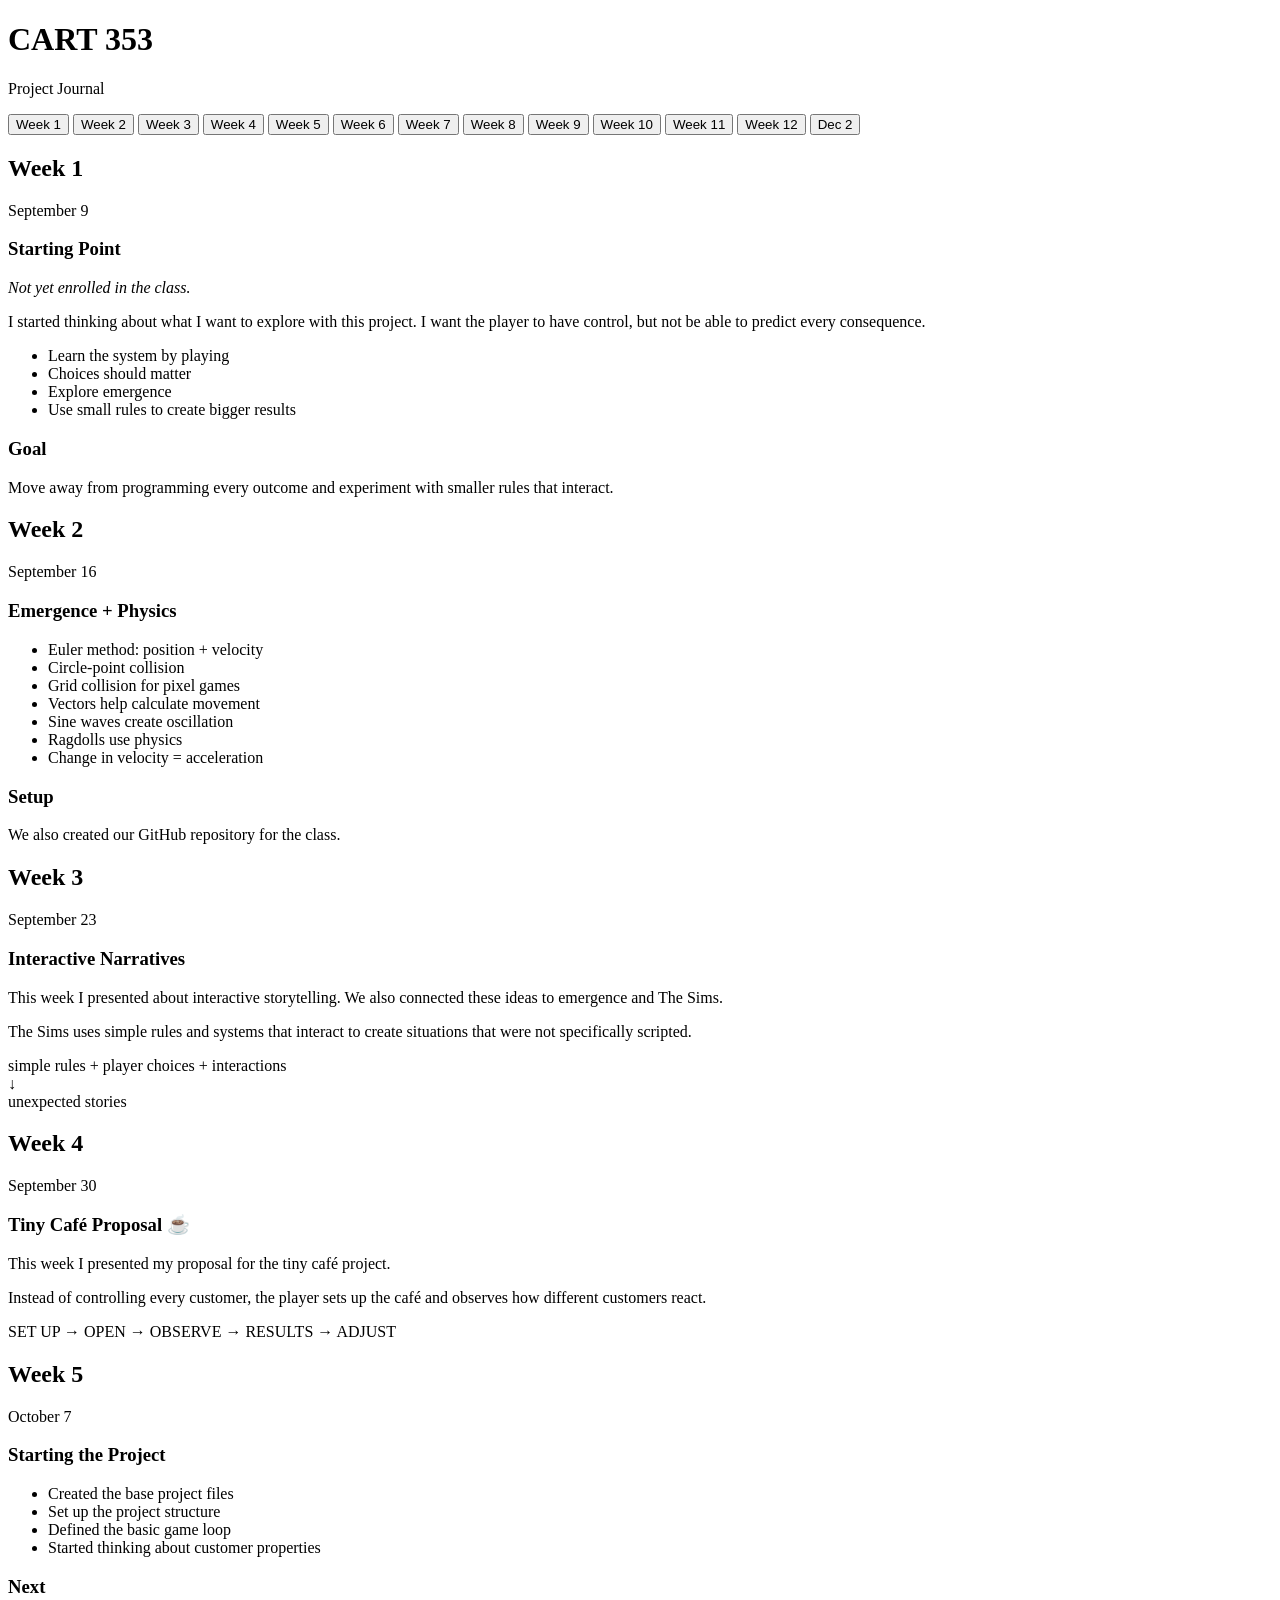
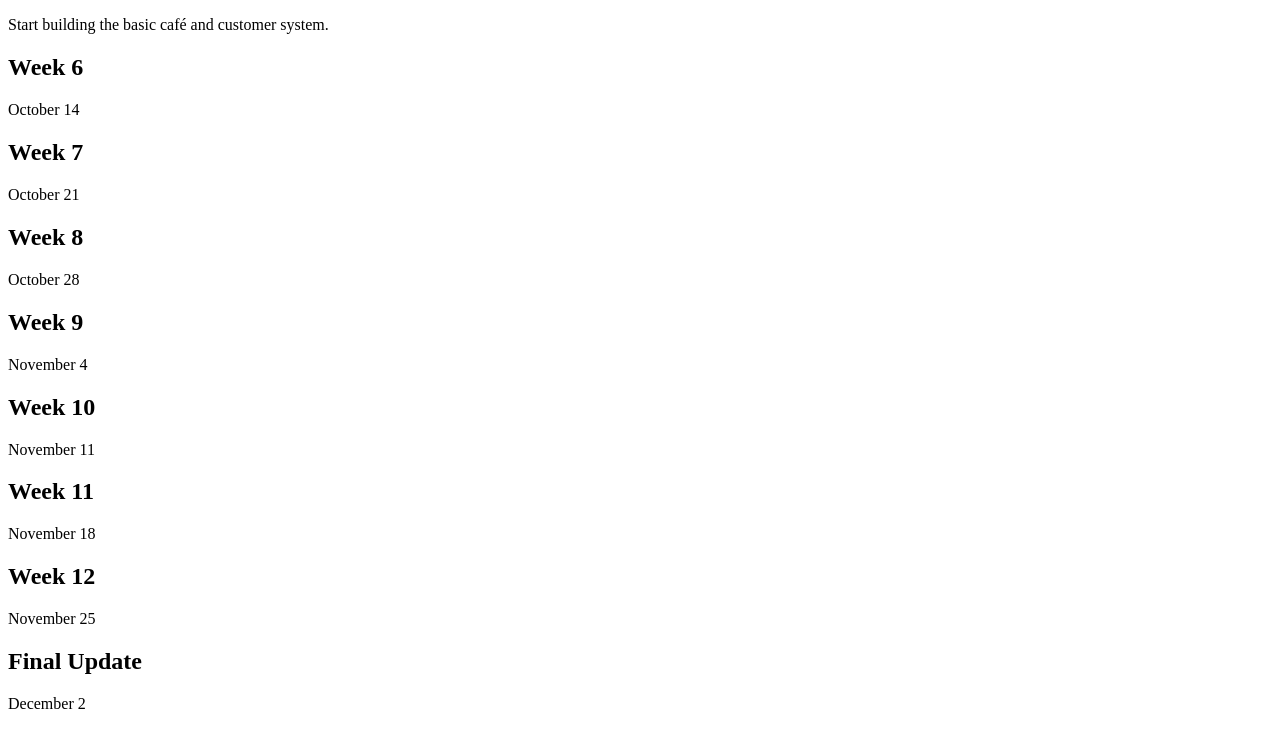
==== Journal_Updates/Index.html @ 91062b0b "Base creation of notebook" ====
<!DOCTYPE html>
<html lang="en">

<head>
  <meta charset="UTF-8">
  <title>CART 353 Journal</title>
  <link rel="stylesheet" href="style.css">
</head>

<body>

  <header>
    <h1>CART 353</h1>
    <p>Project Journal</p>
  </header>

  <nav>
    <button onclick="showWeek(1)">Week 1</button>
    <button onclick="showWeek(2)">Week 2</button>
    <button onclick="showWeek(3)">Week 3</button>
    <button onclick="showWeek(4)">Week 4</button>
    <button onclick="showWeek(5)">Week 5</button>
    <button onclick="showWeek(6)">Week 6</button>
    <button onclick="showWeek(7)">Week 7</button>
    <button onclick="showWeek(8)">Week 8</button>
    <button onclick="showWeek(9)">Week 9</button>
    <button onclick="showWeek(10)">Week 10</button>
    <button onclick="showWeek(11)">Week 11</button>
    <button onclick="showWeek(12)">Week 12</button>
    <button onclick="showWeek(13)">Dec 2</button>
  </nav>

  <main>

    <!-- WEEK 1 -->
    <section class="week active" id="week1">
      <h2>Week 1</h2>
      <p class="date">September 9</p>

      <div class="note">
        <h3>Starting Point</h3>

        <p><em>Not yet enrolled in the class.</em></p>

        <p>
          I started thinking about what I want to explore with this project.
          I want the player to have control, but not be able to predict every
          consequence.
        </p>

        <ul>
          <li>Learn the system by playing</li>
          <li>Choices should matter</li>
          <li>Explore emergence</li>
          <li>Use small rules to create bigger results</li>
        </ul>
      </div>

      <div class="small-note">
        <h3>Goal</h3>
        <p>
          Move away from programming every outcome and experiment
          with smaller rules that interact.
        </p>
      </div>
    </section>


    <!-- WEEK 2 -->
    <section class="week" id="week2">
      <h2>Week 2</h2>
      <p class="date">September 16</p>

      <div class="note">
        <h3>Emergence + Physics</h3>

        <ul>
          <li>Euler method: position + velocity</li>
          <li>Circle-point collision</li>
          <li>Grid collision for pixel games</li>
          <li>Vectors help calculate movement</li>
          <li>Sine waves create oscillation</li>
          <li>Ragdolls use physics</li>
          <li>Change in velocity = acceleration</li>
        </ul>
      </div>

      <div class="small-note">
        <h3>Setup</h3>
        <p>We also created our GitHub repository for the class.</p>
      </div>
    </section>


    <!-- WEEK 3 -->
    <section class="week" id="week3">
      <h2>Week 3</h2>
      <p class="date">September 23</p>

      <div class="note">
        <h3>Interactive Narratives</h3>

        <p>
          This week I presented about interactive storytelling.
          We also connected these ideas to emergence and The Sims.
        </p>

        <p>
          The Sims uses simple rules and systems that interact
          to create situations that were not specifically scripted.
        </p>
      </div>

      <div class="formula">
        simple rules + player choices + interactions
        <br>
        ↓
        <br>
        unexpected stories
      </div>
    </section>


    <!-- WEEK 4 -->
    <section class="week" id="week4">
      <h2>Week 4</h2>
      <p class="date">September 30</p>

      <div class="note">
        <h3>Tiny Café Proposal ☕</h3>

        <p>
          This week I presented my proposal for the tiny café project.
        </p>

        <p>
          Instead of controlling every customer, the player sets up
          the café and observes how different customers react.
        </p>
      </div>

      <div class="formula">
        SET UP → OPEN → OBSERVE → RESULTS → ADJUST
      </div>
    </section>


    <!-- WEEK 5 -->
    <section class="week" id="week5">
      <h2>Week 5</h2>
      <p class="date">October 7</p>

      <div class="note">
        <h3>Starting the Project</h3>

        <ul>
          <li>Created the base project files</li>
          <li>Set up the project structure</li>
          <li>Defined the basic game loop</li>
          <li>Started thinking about customer properties</li>
        </ul>
      </div>

      <div class="small-note">
        <h3>Next</h3>
        <p>Start building the basic café and customer system.</p>
      </div>
    </section>


    <!-- FUTURE WEEKS -->

    <section class="week" id="week6">
      <h2>Week 6</h2>
      <p class="date">October 14</p>
    </section>

    <section class="week" id="week7">
      <h2>Week 7</h2>
      <p class="date">October 21</p>
    </section>

    <section class="week" id="week8">
      <h2>Week 8</h2>
      <p class="date">October 28</p>
    </section>

    <section class="week" id="week9">
      <h2>Week 9</h2>
      <p class="date">November 4</p>
    </section>

    <section class="week" id="week10">
      <h2>Week 10</h2>
      <p class="date">November 11</p>
    </section>

    <section class="week" id="week11">
      <h2>Week 11</h2>
      <p class="date">November 18</p>
    </section>

    <section class="week" id="week12">
      <h2>Week 12</h2>
      <p class="date">November 25</p>
    </section>

    <section class="week" id="week13">
      <h2>Final Update</h2>
      <p class="date">December 2</p>
    </section>

  </main>

  <script src="script.js"></script>

</body>
</html>
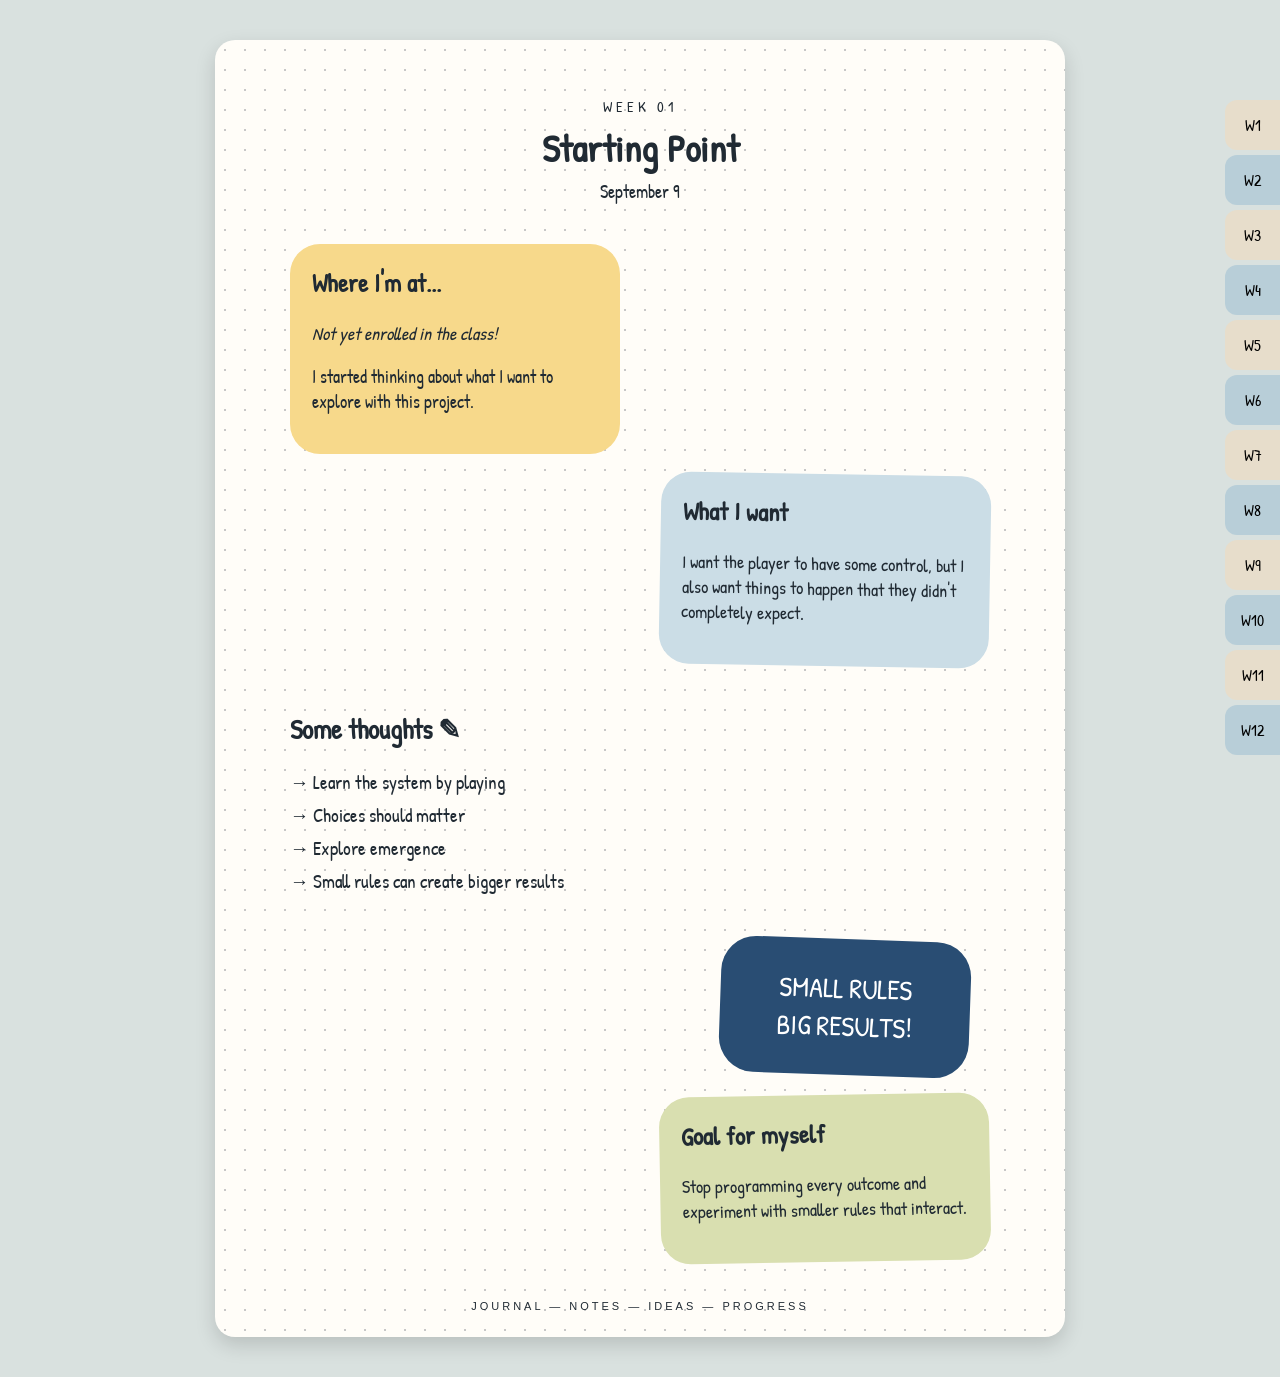
==== commit 2eb8ccb5: "changes to the layout per week" ====
--- a/Journal_Updates/Index.html
+++ b/Journal_Updates/Index.html
@@ -9,208 +9,98 @@
 
 <body>
 
-  <header>
-    <h1>CART 353</h1>
-    <p>Project Journal</p>
-  </header>
-
-  <nav>
-    <button onclick="showWeek(1)">Week 1</button>
-    <button onclick="showWeek(2)">Week 2</button>
-    <button onclick="showWeek(3)">Week 3</button>
-    <button onclick="showWeek(4)">Week 4</button>
-    <button onclick="showWeek(5)">Week 5</button>
-    <button onclick="showWeek(6)">Week 6</button>
-    <button onclick="showWeek(7)">Week 7</button>
-    <button onclick="showWeek(8)">Week 8</button>
-    <button onclick="showWeek(9)">Week 9</button>
-    <button onclick="showWeek(10)">Week 10</button>
-    <button onclick="showWeek(11)">Week 11</button>
-    <button onclick="showWeek(12)">Week 12</button>
-    <button onclick="showWeek(13)">Dec 2</button>
-  </nav>
-
   <main>
 
     <!-- WEEK 1 -->
     <section class="week active" id="week1">
-      <h2>Week 1</h2>
-      <p class="date">September 9</p>
 
-      <div class="note">
-        <h3>Starting Point</h3>
+      <div class="page-title">
+        <span>WEEK 01</span>
+        <h1>Starting Point</h1>
+        <p>September 9</p>
+      </div>
 
-        <p><em>Not yet enrolled in the class.</em></p>
+      <div class="card yellow">
+        <h2>Where I'm at...</h2>
+
+        <p><em>Not yet enrolled in the class!</em></p>
 
         <p>
-          I started thinking about what I want to explore with this project.
-          I want the player to have control, but not be able to predict every
-          consequence.
+          I started thinking about what I want to explore
+          with this project.
         </p>
-
-        <ul>
-          <li>Learn the system by playing</li>
-          <li>Choices should matter</li>
-          <li>Explore emergence</li>
-          <li>Use small rules to create bigger results</li>
-        </ul>
       </div>
 
-      <div class="small-note">
-        <h3>Goal</h3>
+      <div class="card blue">
+        <h2>What I want</h2>
+
         <p>
-          Move away from programming every outcome and experiment
+          I want the player to have some control, but I also
+          want things to happen that they didn't completely expect.
+        </p>
+      </div>
+
+      <div class="notes">
+        <h2>Some thoughts ✎</h2>
+
+        <p>→ Learn the system by playing</p>
+        <p>→ Choices should matter</p>
+        <p>→ Explore emergence</p>
+        <p>→ Small rules can create bigger results</p>
+      </div>
+
+      <div class="quote">
+        SMALL RULES
+        <br>
+        BIG RESULTS!
+      </div>
+
+      <div class="card green">
+        <h2>Goal for myself</h2>
+
+        <p>
+          Stop programming every outcome and experiment
           with smaller rules that interact.
         </p>
       </div>
+
+      <div class="bottom-text">
+        JOURNAL — NOTES — IDEAS — PROGRESS
+      </div>
+
     </section>
 
 
     <!-- WEEK 2 -->
     <section class="week" id="week2">
-      <h2>Week 2</h2>
-      <p class="date">September 16</p>
-
-      <div class="note">
-        <h3>Emergence + Physics</h3>
-
-        <ul>
-          <li>Euler method: position + velocity</li>
-          <li>Circle-point collision</li>
-          <li>Grid collision for pixel games</li>
-          <li>Vectors help calculate movement</li>
-          <li>Sine waves create oscillation</li>
-          <li>Ragdolls use physics</li>
-          <li>Change in velocity = acceleration</li>
-        </ul>
-      </div>
-
-      <div class="small-note">
-        <h3>Setup</h3>
-        <p>We also created our GitHub repository for the class.</p>
+      <div class="page-title">
+        <span>WEEK 02</span>
+        <h1>Emergence + Physics</h1>
+        <p>September 16</p>
       </div>
     </section>
 
 
-    <!-- WEEK 3 -->
-    <section class="week" id="week3">
-      <h2>Week 3</h2>
-      <p class="date">September 23</p>
+    <!-- Add the other weeks here -->
 
-      <div class="note">
-        <h3>Interactive Narratives</h3>
-
-        <p>
-          This week I presented about interactive storytelling.
-          We also connected these ideas to emergence and The Sims.
-        </p>
-
-        <p>
-          The Sims uses simple rules and systems that interact
-          to create situations that were not specifically scripted.
-        </p>
-      </div>
-
-      <div class="formula">
-        simple rules + player choices + interactions
-        <br>
-        ↓
-        <br>
-        unexpected stories
-      </div>
-    </section>
+  </main>
 
 
-    <!-- WEEK 4 -->
-    <section class="week" id="week4">
-      <h2>Week 4</h2>
-      <p class="date">September 30</p>
+  <nav class="tabs">
+    <button onclick="showWeek(1)">W1</button>
+    <button onclick="showWeek(2)">W2</button>
+    <button onclick="showWeek(3)">W3</button>
+    <button onclick="showWeek(4)">W4</button>
+    <button onclick="showWeek(5)">W5</button>
+    <button onclick="showWeek(6)">W6</button>
+    <button onclick="showWeek(7)">W7</button>
+    <button onclick="showWeek(8)">W8</button>
+    <button onclick="showWeek(9)">W9</button>
+    <button onclick="showWeek(10)">W10</button>
+    <button onclick="showWeek(11)">W11</button>
+    <button onclick="showWeek(12)">W12</button>
+  </nav>
 
-      <div class="note">
-        <h3>Tiny Café Proposal ☕</h3>
-
-        <p>
-          This week I presented my proposal for the tiny café project.
-        </p>
-
-        <p>
-          Instead of controlling every customer, the player sets up
-          the café and observes how different customers react.
-        </p>
-      </div>
-
-      <div class="formula">
-        SET UP → OPEN → OBSERVE → RESULTS → ADJUST
-      </div>
-    </section>
-
-
-    <!-- WEEK 5 -->
-    <section class="week" id="week5">
-      <h2>Week 5</h2>
-      <p class="date">October 7</p>
-
-      <div class="note">
-        <h3>Starting the Project</h3>
-
-        <ul>
-          <li>Created the base project files</li>
-          <li>Set up the project structure</li>
-          <li>Defined the basic game loop</li>
-          <li>Started thinking about customer properties</li>
-        </ul>
-      </div>
-
-      <div class="small-note">
-        <h3>Next</h3>
-        <p>Start building the basic café and customer system.</p>
-      </div>
-    </section>
-
-
-    <!-- FUTURE WEEKS -->
-
-    <section class="week" id="week6">
-      <h2>Week 6</h2>
-      <p class="date">October 14</p>
-    </section>
-
-    <section class="week" id="week7">
-      <h2>Week 7</h2>
-      <p class="date">October 21</p>
-    </section>
-
-    <section class="week" id="week8">
-      <h2>Week 8</h2>
-      <p class="date">October 28</p>
-    </section>
-
-    <section class="week" id="week9">
-      <h2>Week 9</h2>
-      <p class="date">November 4</p>
-    </section>
-
-    <section class="week" id="week10">
-      <h2>Week 10</h2>
-      <p class="date">November 11</p>
-    </section>
-
-    <section class="week" id="week11">
-      <h2>Week 11</h2>
-      <p class="date">November 18</p>
-    </section>
-
-    <section class="week" id="week12">
-      <h2>Week 12</h2>
-      <p class="date">November 25</p>
-    </section>
-
-    <section class="week" id="week13">
-      <h2>Final Update</h2>
-      <p class="date">December 2</p>
-    </section>
-
-  </main>
 
   <script src="script.js"></script>
 
--- a/Journal_Updates/style.css
+++ b/Journal_Updates/style.css
@@ -0,0 +1,211 @@
+@import url('https://fonts.googleapis.com/css2?family=Patrick+Hand&display=swap');
+
+* {
+  box-sizing: border-box;
+}
+
+body {
+  margin: 0;
+  background: #d9e1df;
+  font-family: "Patrick Hand", cursive;
+  color: #202a33;
+}
+
+
+/* JOURNAL PAGE */
+
+main {
+  padding: 40px;
+}
+
+.week {
+  display: none;
+
+  position: relative;
+
+  width: 850px;
+  min-height: 950px;
+
+  margin: auto;
+  padding: 55px;
+
+  background-color: #fffdf8;
+
+  /* dotted paper */
+  background-image:
+    radial-gradient(#c7c7c7 1px, transparent 1px);
+
+  background-size: 20px 20px;
+
+  border-radius: 20px;
+
+  box-shadow: 0 8px 20px rgba(0, 0, 0, 0.15);
+}
+
+.week.active {
+  display: block;
+}
+
+
+/* TITLE */
+
+.page-title {
+  text-align: center;
+  margin-bottom: 40px;
+}
+
+.page-title span {
+  letter-spacing: 4px;
+  font-size: 15px;
+}
+
+.page-title h1 {
+  font-size: 38px;
+  margin: 5px;
+}
+
+.page-title p {
+  margin: 0;
+  font-size: 18px;
+}
+
+
+/* CARDS */
+
+.card {
+  width: 330px;
+
+  padding: 22px;
+
+  margin: 20px;
+
+  border-radius: 30px;
+
+  font-size: 18px;
+}
+
+.card h2 {
+  margin-top: 0;
+  font-size: 25px;
+}
+
+.yellow {
+  background: #f7d98b;
+}
+
+.blue {
+  background: #cbdde6;
+
+  margin-left: auto;
+
+  transform: rotate(1deg);
+}
+
+.green {
+  background: #d9dfb0;
+
+  margin-left: auto;
+
+  transform: rotate(-1deg);
+}
+
+
+/* NORMAL NOTES */
+
+.notes {
+  width: 380px;
+
+  margin: 45px 20px;
+
+  font-size: 19px;
+}
+
+.notes h2 {
+  font-size: 27px;
+}
+
+.notes p {
+  margin: 7px 0;
+}
+
+
+/* DARK BLUE MESSAGE */
+
+.quote {
+  width: 250px;
+
+  margin-left: auto;
+  margin-right: 40px;
+
+  padding: 30px;
+
+  background: #294d73;
+  color: white;
+
+  border-radius: 35px;
+
+  text-align: center;
+
+  font-size: 28px;
+
+  transform: rotate(2deg);
+}
+
+
+/* BOTTOM TEXT */
+
+.bottom-text {
+  position: absolute;
+
+  bottom: 25px;
+  left: 0;
+
+  width: 100%;
+
+  text-align: center;
+
+  font-family: Arial, sans-serif;
+  font-size: 11px;
+
+  letter-spacing: 3px;
+}
+
+
+/* WEEK TABS */
+
+.tabs {
+  position: fixed;
+
+  right: 0;
+  top: 100px;
+
+  display: flex;
+  flex-direction: column;
+
+  gap: 5px;
+}
+
+.tabs button {
+  width: 55px;
+  height: 50px;
+
+  border: none;
+
+  background: #e7ddcb;
+
+  font-family: "Patrick Hand", cursive;
+  font-size: 16px;
+
+  border-radius: 12px 0 0 12px;
+
+  cursor: pointer;
+}
+
+.tabs button:nth-child(even) {
+  background: #b8ced8;
+}
+
+.tabs button:hover {
+  background: #294d73;
+  color: white;
+}
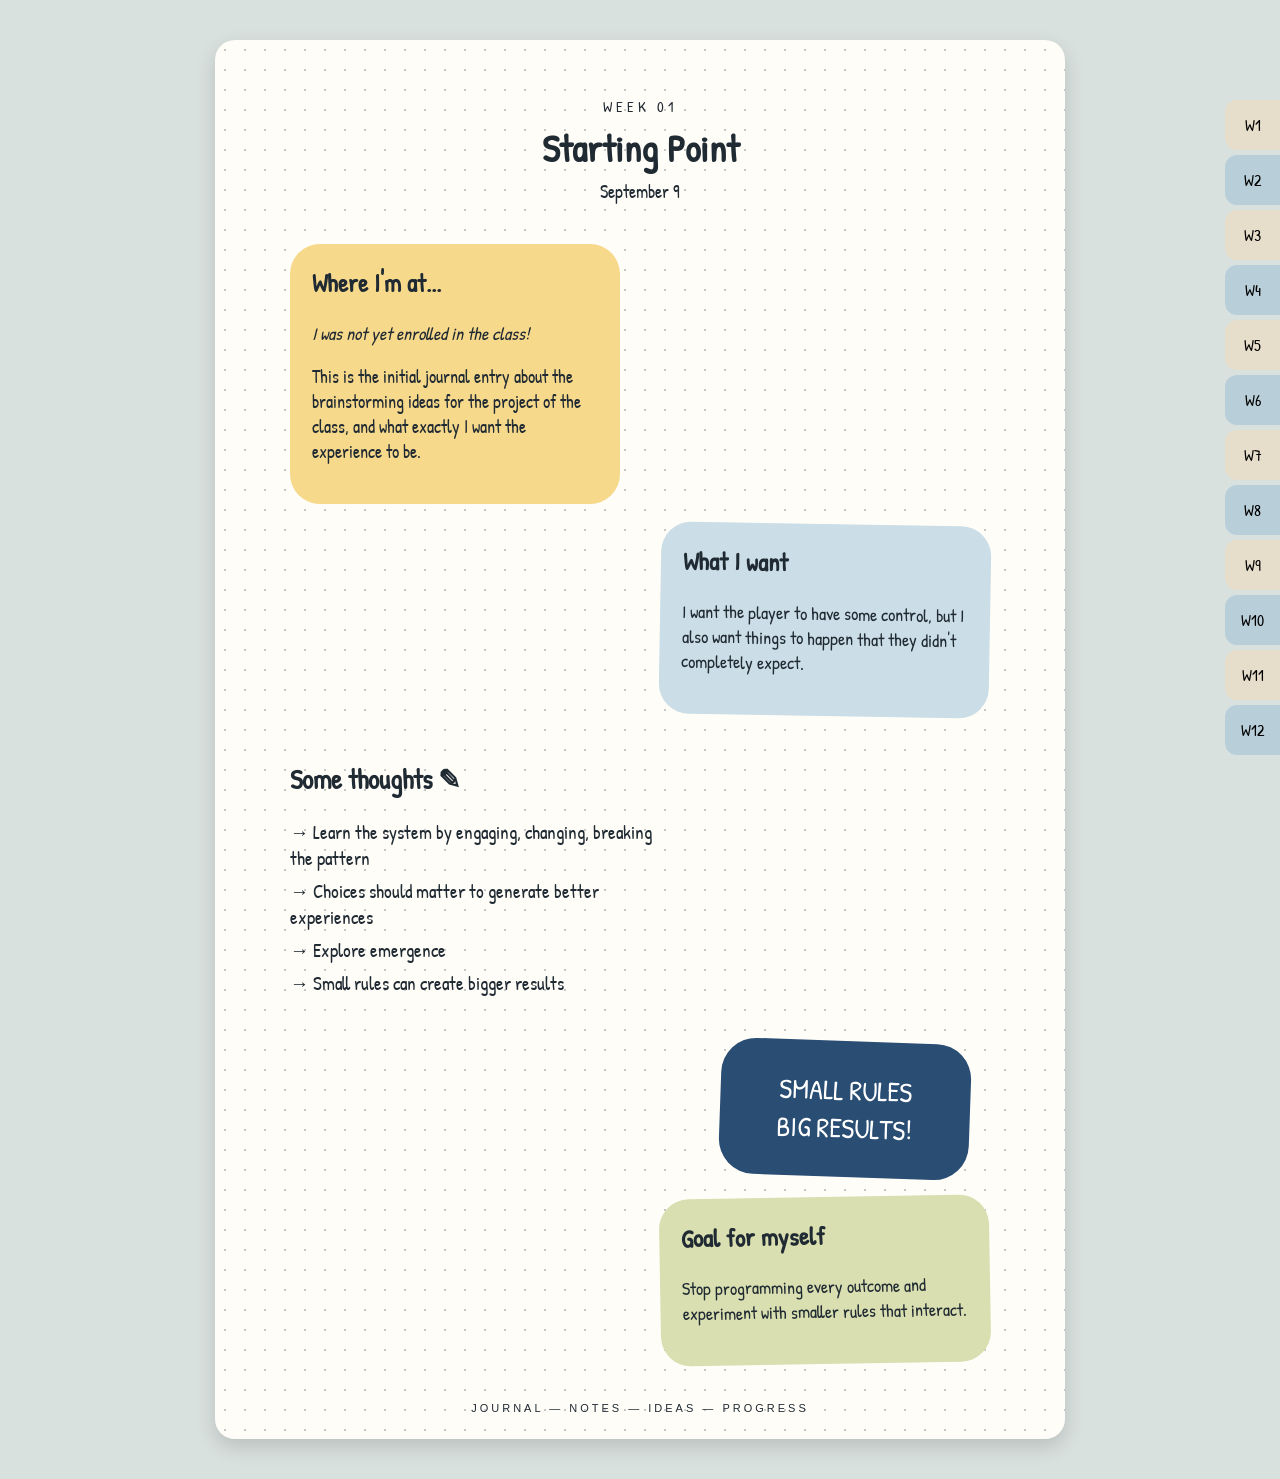
==== commit 3c01cd98: "Week 1 class update" ====
--- a/Journal_Updates/Index.html
+++ b/Journal_Updates/Index.html
@@ -23,11 +23,10 @@
       <div class="card yellow">
         <h2>Where I'm at...</h2>
 
-        <p><em>Not yet enrolled in the class!</em></p>
+        <p><em>I was not yet enrolled in the class!</em></p>
 
         <p>
-          I started thinking about what I want to explore
-          with this project.
+          This is the initial journal entry about the brainstorming ideas for the project of the class, and what exactly I want the experience to be. 
         </p>
       </div>
 
@@ -43,8 +42,8 @@
       <div class="notes">
         <h2>Some thoughts ✎</h2>
 
-        <p>→ Learn the system by playing</p>
-        <p>→ Choices should matter</p>
+        <p>→ Learn the system by engaging, changing, breaking the pattern</p>
+        <p>→ Choices should matter to generate better experiences</p>
         <p>→ Explore emergence</p>
         <p>→ Small rules can create bigger results</p>
       </div>
@@ -81,7 +80,14 @@
     </section>
 
 
-    <!-- Add the other weeks here -->
+    <!-- WEEK 3 -->
+    <section class="week" id="week3">
+      <div class="page-title">
+        <span>WEEK 03</span>
+        <h1></h1>
+        <p>September 16</p>
+      </div>
+    </section>
 
   </main>
 
